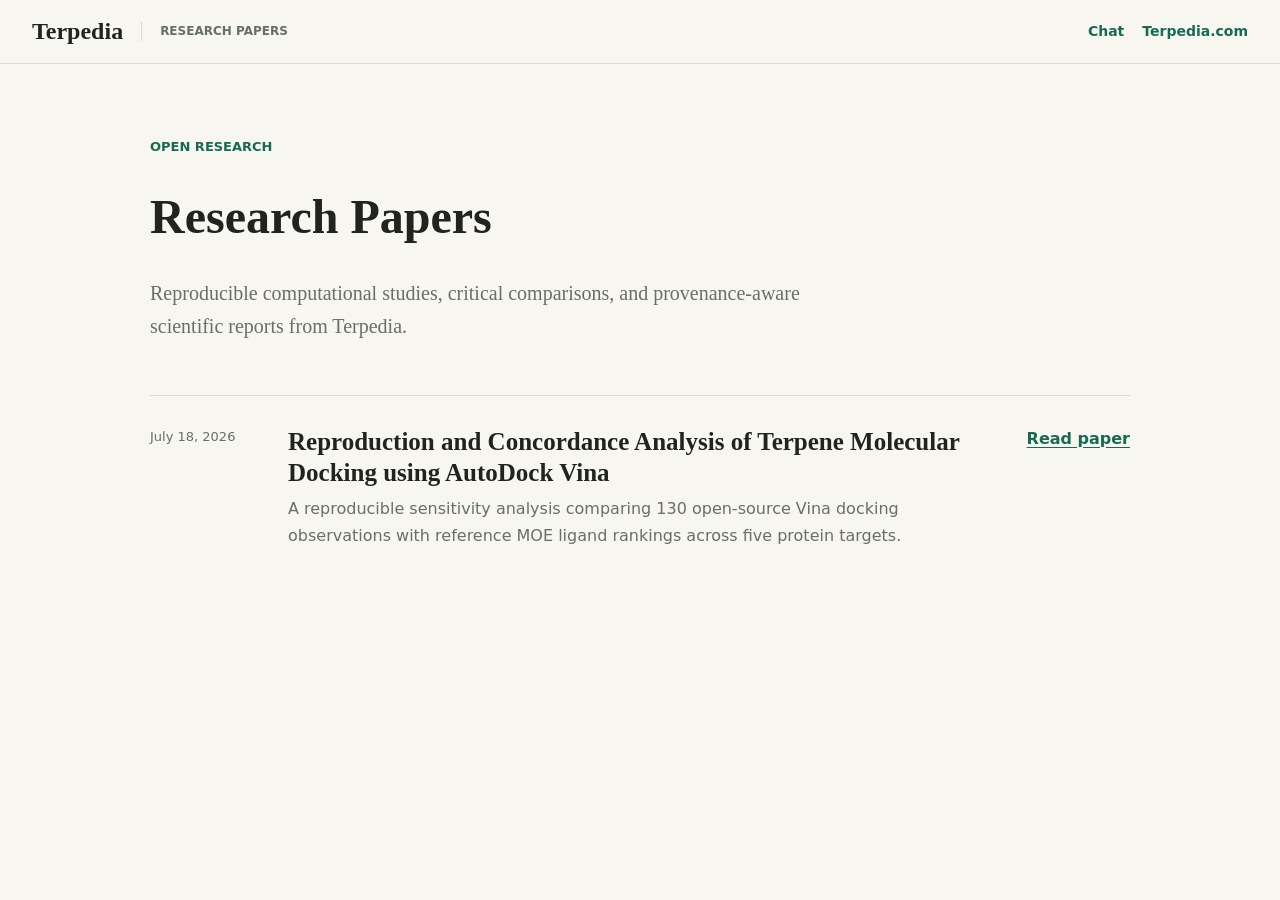
==== docs/index.html @ 3da6b77c "Publish terpene docking reproduction paper" ====
<!doctype html>
<html lang="en">
<head>
  <meta charset="utf-8">
  <meta name="viewport" content="width=device-width, initial-scale=1">
  <meta name="description" content="Published Terpedia research papers and reproducibility reports.">
  <title>Terpedia Research Papers</title>
  <link rel="stylesheet" href="assets/site.css">
</head>
<body>
  <header class="site-header">
    <div class="header-inner"><a class="brand" href="./">Terpedia</a><span class="site-label">Research Papers</span></div>
    <nav class="header-nav" aria-label="Primary"><a href="https://chat.terpedia.com">Chat</a><a href="https://terpedia.com">Terpedia.com</a></nav>
  </header>
  <main class="collection">
    <p class="paper-kicker">Open research</p>
    <h1>Research Papers</h1>
    <p class="collection-intro">Reproducible computational studies, critical comparisons, and provenance-aware scientific reports from Terpedia.</p>
    <article class="publication">
      <time datetime="2026-07-18">July 18, 2026</time>
      <div>
        <h2><a href="papers/terpene-docking-reproduction/">Reproduction and Concordance Analysis of Terpene Molecular Docking using AutoDock Vina</a></h2>
        <p>A reproducible sensitivity analysis comparing 130 open-source Vina docking observations with reference MOE ligand rankings across five protein targets.</p>
      </div>
      <a class="publication-link" href="papers/terpene-docking-reproduction/">Read paper</a>
    </article>
  </main>
</body>
</html>
---- docs/assets/site.css ----
:root {
  color-scheme: light;
  --page: #f7f6f1;
  --surface: #ffffff;
  --ink: #20241f;
  --muted: #667066;
  --line: #d7ddd5;
  --accent: #176b52;
  --accent-soft: #e4f0ea;
  --serif: Georgia, "Times New Roman", serif;
  --sans: Inter, ui-sans-serif, system-ui, -apple-system, BlinkMacSystemFont, "Segoe UI", sans-serif;
}

@media (prefers-color-scheme: dark) {
  :root {
    color-scheme: dark;
    --page: #111512;
    --surface: #181d19;
    --ink: #edf1ec;
    --muted: #aab5ac;
    --line: #354038;
    --accent: #75c5a8;
    --accent-soft: #203b31;
  }
}

* { box-sizing: border-box; }
html { scroll-behavior: smooth; }
body {
  margin: 0;
  background: var(--page);
  color: var(--ink);
  font-family: var(--sans);
  font-size: 16px;
  line-height: 1.65;
}
a { color: var(--accent); text-underline-offset: 0.18em; }
a:hover { text-decoration-thickness: 2px; }

.site-header {
  position: sticky;
  top: 0;
  z-index: 10;
  display: flex;
  align-items: center;
  justify-content: space-between;
  min-height: 64px;
  padding: 0 32px;
  border-bottom: 1px solid var(--line);
  background: color-mix(in srgb, var(--page) 92%, transparent);
  backdrop-filter: blur(12px);
}
.brand {
  color: var(--ink);
  font-family: var(--serif);
  font-size: 24px;
  font-weight: 700;
  text-decoration: none;
}
.site-label {
  margin-left: 18px;
  padding-left: 18px;
  border-left: 1px solid var(--line);
  color: var(--muted);
  font-size: 12px;
  font-weight: 700;
  letter-spacing: 0;
  text-transform: uppercase;
}
.header-inner { display: flex; align-items: center; }
.header-nav { display: flex; gap: 18px; font-size: 14px; font-weight: 650; }
.header-nav a { text-decoration: none; }

.paper-shell {
  display: grid;
  grid-template-columns: minmax(0, 780px) 260px;
  gap: 72px;
  width: min(1180px, calc(100% - 48px));
  margin: 72px auto 120px;
}
.paper { display: contents; }
.paper-header, .article-body { min-width: 0; }
.paper-header { grid-column: 1; grid-row: 1; }
.article-body { grid-column: 1; grid-row: 2; }
.paper-kicker {
  margin: 0 0 20px;
  color: var(--accent);
  font-size: 13px;
  font-weight: 750;
  text-transform: uppercase;
}
.paper h1 {
  max-width: 760px;
  margin: 0 0 24px;
  font-family: var(--serif);
  font-size: clamp(36px, 5vw, 56px);
  line-height: 1.04;
  font-weight: 700;
  letter-spacing: 0;
}
.paper-deck {
  max-width: 720px;
  margin: 0 0 32px;
  color: var(--muted);
  font-family: var(--serif);
  font-size: 21px;
  line-height: 1.45;
}
.paper-meta {
  display: flex;
  flex-wrap: wrap;
  gap: 10px 24px;
  margin-bottom: 52px;
  padding-bottom: 28px;
  border-bottom: 1px solid var(--line);
  color: var(--muted);
  font-size: 14px;
}
.article-body h1 { display: none; }
.article-body h2 {
  margin: 64px 0 20px;
  font-family: var(--serif);
  font-size: 30px;
  line-height: 1.2;
  letter-spacing: 0;
}
.article-body h3 { margin: 38px 0 12px; font-size: 20px; letter-spacing: 0; }
.article-body h4 { margin: 28px 0 10px; font-size: 17px; letter-spacing: 0; }
.article-body p { margin: 0 0 20px; }
.article-body ul, .article-body ol { padding-left: 24px; }
.article-body li { margin-bottom: 8px; }
.article-body strong { font-weight: 720; }
.article-body code { overflow-wrap: anywhere; font-size: 0.88em; }

.paper-aside { position: relative; grid-column: 2; grid-row: 1 / span 2; }
.aside-panel {
  position: sticky;
  top: 96px;
  border-top: 4px solid var(--accent);
  padding-top: 22px;
}
.aside-panel h2 { margin: 0 0 14px; font-size: 14px; text-transform: uppercase; letter-spacing: 0; }
.aside-panel dl { margin: 0; }
.aside-panel dt { margin-top: 18px; color: var(--muted); font-size: 11px; font-weight: 750; text-transform: uppercase; }
.aside-panel dd { margin: 4px 0 0; font-size: 14px; overflow-wrap: anywhere; }
.downloads { display: grid; grid-template-columns: 1fr 1fr; gap: 8px; margin-top: 24px; }
.downloads a {
  display: grid;
  place-items: center;
  min-height: 40px;
  border: 1px solid var(--line);
  background: var(--surface);
  color: var(--ink);
  font-size: 12px;
  font-weight: 750;
  text-decoration: none;
}
.downloads a:hover { border-color: var(--accent); color: var(--accent); }
.notice {
  margin-top: 24px;
  padding: 14px;
  background: var(--accent-soft);
  color: var(--ink);
  font-size: 13px;
}

.collection {
  width: min(980px, calc(100% - 48px));
  margin: 72px auto 120px;
}
.collection h1 { margin: 0 0 14px; font-family: var(--serif); font-size: 48px; letter-spacing: 0; }
.collection-intro { max-width: 650px; margin-bottom: 52px; color: var(--muted); font-family: var(--serif); font-size: 20px; }
.publication {
  display: grid;
  grid-template-columns: 110px 1fr auto;
  gap: 28px;
  align-items: start;
  padding: 30px 0;
  border-top: 1px solid var(--line);
}
.publication time { color: var(--muted); font-size: 13px; }
.publication h2 { margin: 0 0 8px; font-family: var(--serif); font-size: 25px; line-height: 1.25; letter-spacing: 0; }
.publication h2 a { color: var(--ink); text-decoration: none; }
.publication p { margin: 0; color: var(--muted); }
.publication-link { font-weight: 700; white-space: nowrap; }

@media (max-width: 860px) {
  .site-header { padding: 0 20px; }
  .site-label { display: none; }
  .header-nav a:not(:last-child) { display: none; }
  .paper-shell { grid-template-columns: 1fr; gap: 42px; margin-top: 42px; }
  .paper-header { grid-column: 1; grid-row: 1; }
  .paper-aside { grid-column: 1; grid-row: 2; }
  .article-body { grid-column: 1; grid-row: 3; }
  .aside-panel { position: static; }
  .paper h1 { font-size: 40px; }
  .publication { grid-template-columns: 1fr; gap: 8px; }
  .publication-link { margin-top: 8px; }
}

@media print {
  .site-header, .paper-aside { display: none; }
  .paper-shell { display: block; width: auto; margin: 0; }
  body { background: white; color: black; font-size: 11pt; }
  .article-body h2 { break-after: avoid; }
}
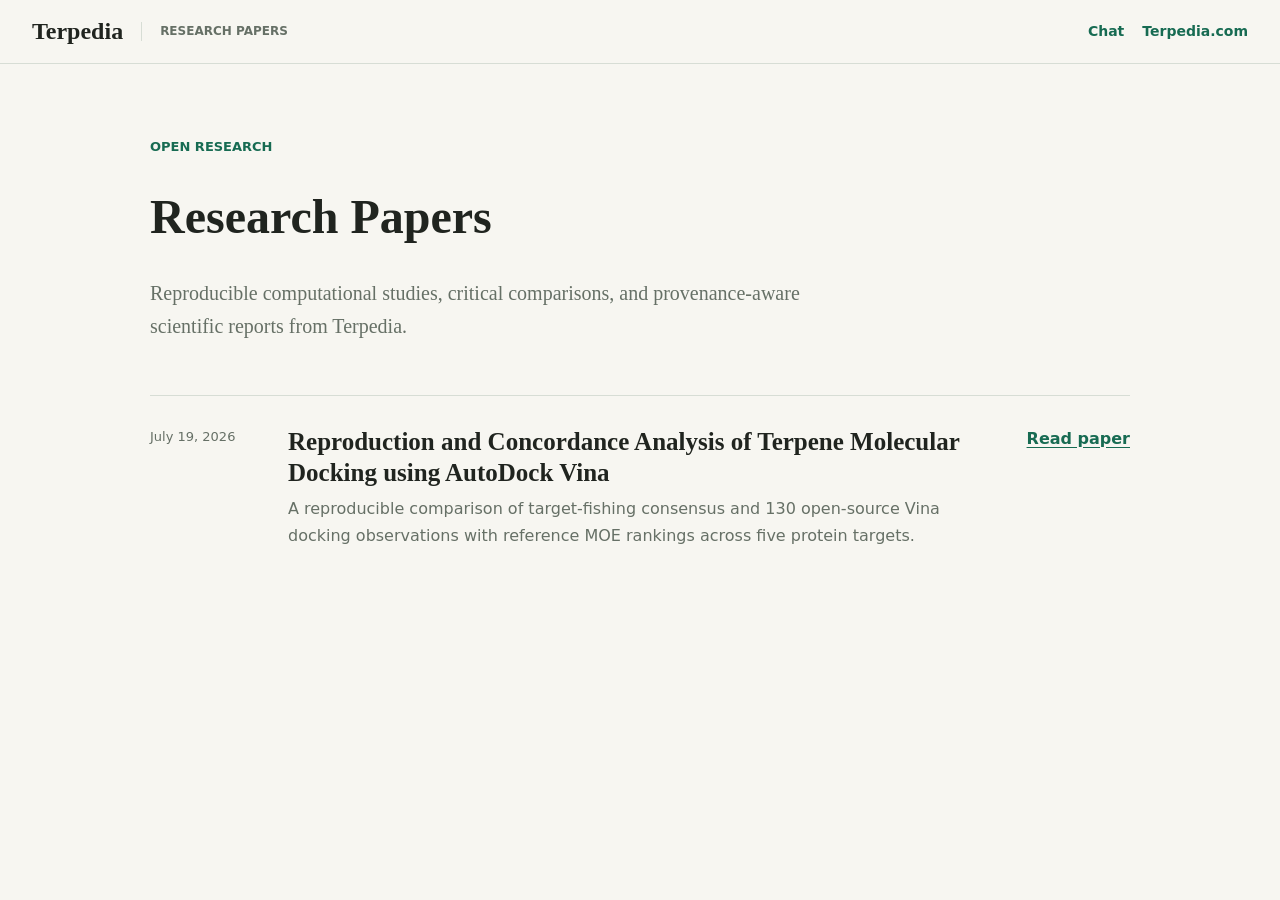
==== commit 7c548726: "Publish revised terpene docking comparison" ====
--- a/docs/index.html
+++ b/docs/index.html
@@ -17,10 +17,10 @@
     <h1>Research Papers</h1>
     <p class="collection-intro">Reproducible computational studies, critical comparisons, and provenance-aware scientific reports from Terpedia.</p>
     <article class="publication">
-      <time datetime="2026-07-18">July 18, 2026</time>
+      <time datetime="2026-07-19">July 19, 2026</time>
       <div>
         <h2><a href="papers/terpene-docking-reproduction/">Reproduction and Concordance Analysis of Terpene Molecular Docking using AutoDock Vina</a></h2>
-        <p>A reproducible sensitivity analysis comparing 130 open-source Vina docking observations with reference MOE ligand rankings across five protein targets.</p>
+        <p>A reproducible comparison of target-fishing consensus and 130 open-source Vina docking observations with reference MOE rankings across five protein targets.</p>
       </div>
       <a class="publication-link" href="papers/terpene-docking-reproduction/">Read paper</a>
     </article>
--- a/docs/assets/site.css
+++ b/docs/assets/site.css
@@ -93,7 +93,7 @@
   max-width: 760px;
   margin: 0 0 24px;
   font-family: var(--serif);
-  font-size: clamp(36px, 5vw, 56px);
+  font-size: 48px;
   line-height: 1.04;
   font-weight: 700;
   letter-spacing: 0;
@@ -131,6 +131,20 @@
 .article-body li { margin-bottom: 8px; }
 .article-body strong { font-weight: 720; }
 .article-body code { overflow-wrap: anywhere; font-size: 0.88em; }
+.article-body table {
+  width: 100%;
+  margin: 10px 0 28px;
+  border-collapse: collapse;
+  table-layout: fixed;
+  font-variant-numeric: tabular-nums;
+}
+.article-body th, .article-body td {
+  padding: 10px 12px;
+  border: 1px solid var(--line);
+  text-align: left;
+  overflow-wrap: anywhere;
+}
+.article-body th { background: var(--accent-soft); font-size: 13px; }
 
 .paper-aside { position: relative; grid-column: 2; grid-row: 1 / span 2; }
 .aside-panel {
@@ -143,7 +157,20 @@
 .aside-panel dl { margin: 0; }
 .aside-panel dt { margin-top: 18px; color: var(--muted); font-size: 11px; font-weight: 750; text-transform: uppercase; }
 .aside-panel dd { margin: 4px 0 0; font-size: 14px; overflow-wrap: anywhere; }
-.downloads { display: grid; grid-template-columns: 1fr 1fr; gap: 8px; margin-top: 24px; }
+.downloads { display: grid; grid-template-columns: 1fr 1fr; gap: 8px; margin-top: 8px; }
+.colab-link {
+  display: grid;
+  place-items: center;
+  min-height: 44px;
+  margin-top: 24px;
+  border: 1px solid var(--accent);
+  background: var(--accent);
+  color: var(--page);
+  font-size: 13px;
+  font-weight: 750;
+  text-decoration: none;
+}
+.colab-link:hover { filter: brightness(1.08); }
 .downloads a {
   display: grid;
   place-items: center;
@@ -193,7 +220,7 @@
   .paper-aside { grid-column: 1; grid-row: 2; }
   .article-body { grid-column: 1; grid-row: 3; }
   .aside-panel { position: static; }
-  .paper h1 { font-size: 40px; }
+  .paper h1 { font-size: 36px; }
   .publication { grid-template-columns: 1fr; gap: 8px; }
   .publication-link { margin-top: 8px; }
 }
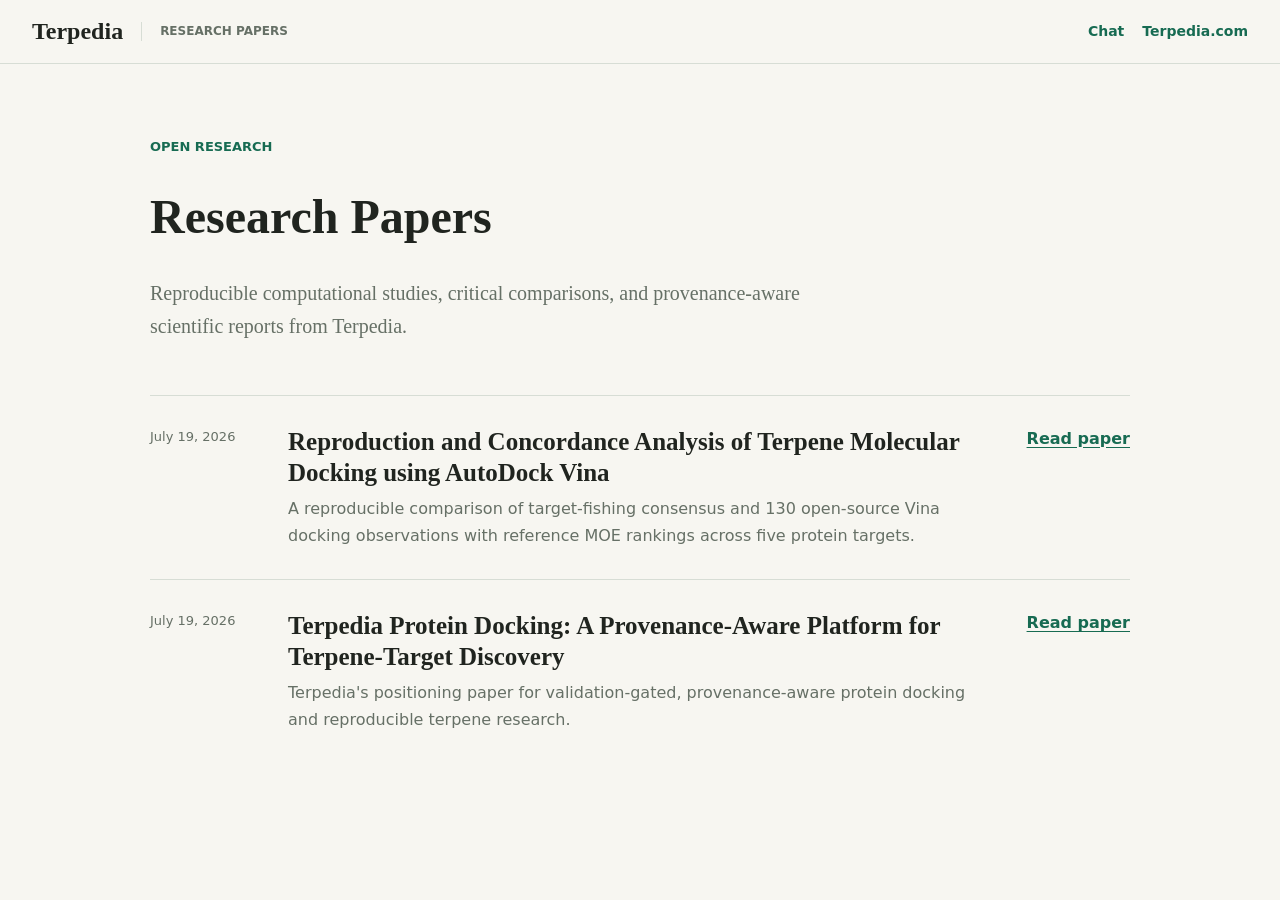
==== commit 99b8d01a: "Publish protein docking positioning paper" ====
--- a/docs/index.html
+++ b/docs/index.html
@@ -24,6 +24,14 @@
       </div>
       <a class="publication-link" href="papers/terpene-docking-reproduction/">Read paper</a>
     </article>
+    <article class="publication">
+      <time datetime="2026-07-19">July 19, 2026</time>
+      <div>
+        <h2><a href="papers/protein-docking-positioning/">Terpedia Protein Docking: A Provenance-Aware Platform for Terpene-Target Discovery</a></h2>
+        <p>Terpedia's positioning paper for validation-gated, provenance-aware protein docking and reproducible terpene research.</p>
+      </div>
+      <a class="publication-link" href="papers/protein-docking-positioning/">Read paper</a>
+    </article>
   </main>
 </body>
 </html>
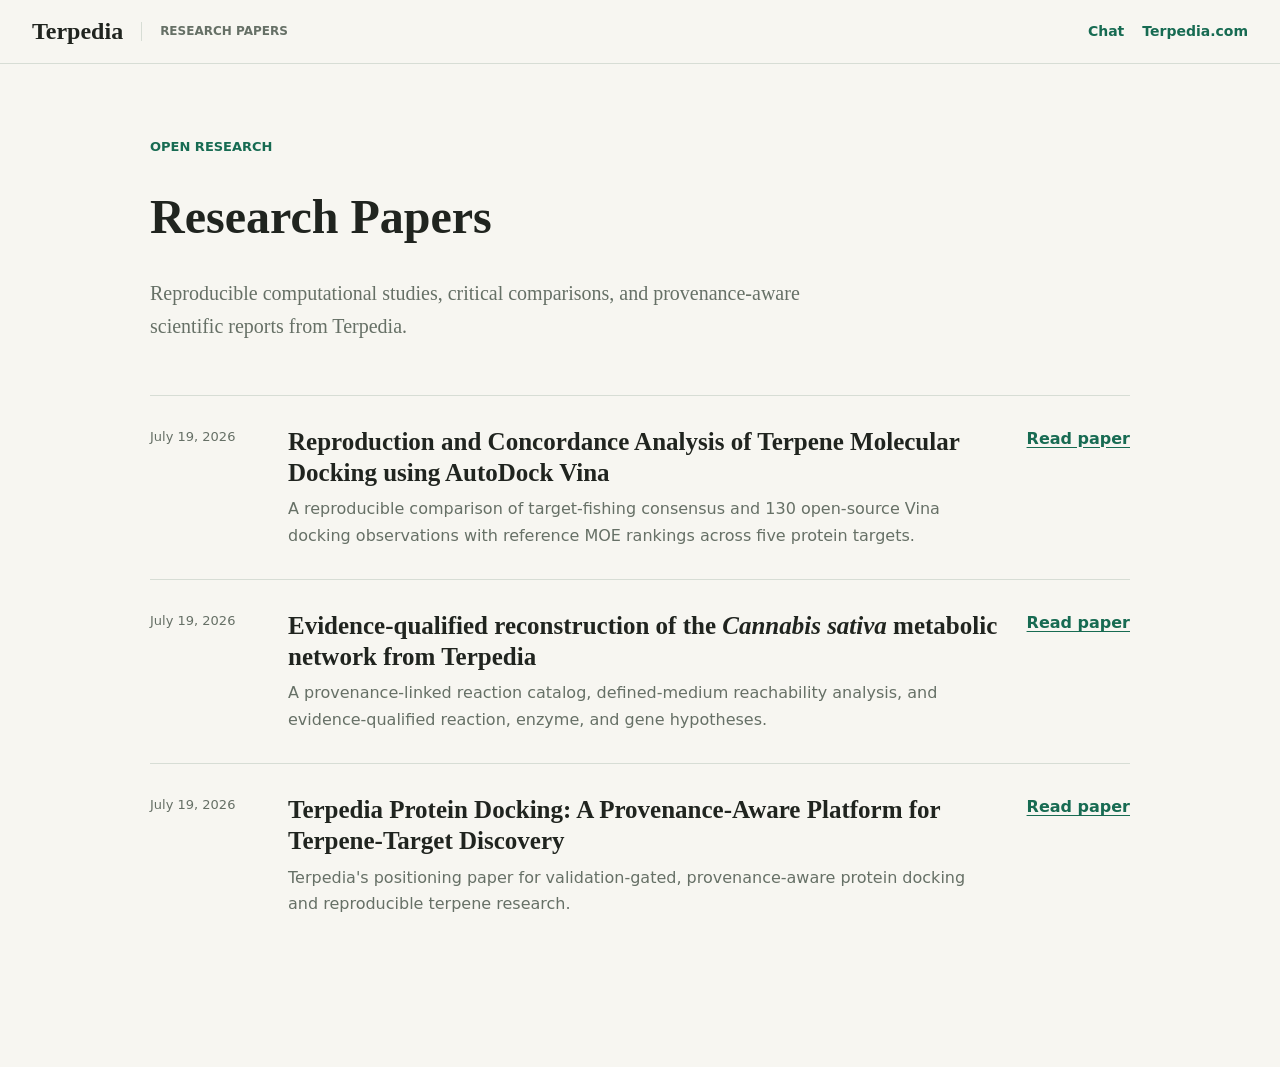
==== commit a48a7396: "Publish Cannabis sativa metabolic reconstruction paper" ====
--- a/docs/index.html
+++ b/docs/index.html
@@ -27,6 +27,14 @@
     <article class="publication">
       <time datetime="2026-07-19">July 19, 2026</time>
       <div>
+        <h2><a href="papers/cannabis-sativa-metabolic-reconstruction/">Evidence-qualified reconstruction of the <em>Cannabis sativa</em> metabolic network from Terpedia</a></h2>
+        <p>A provenance-linked reaction catalog, defined-medium reachability analysis, and evidence-qualified reaction, enzyme, and gene hypotheses.</p>
+      </div>
+      <a class="publication-link" href="papers/cannabis-sativa-metabolic-reconstruction/">Read paper</a>
+    </article>
+    <article class="publication">
+      <time datetime="2026-07-19">July 19, 2026</time>
+      <div>
         <h2><a href="papers/protein-docking-positioning/">Terpedia Protein Docking: A Provenance-Aware Platform for Terpene-Target Discovery</a></h2>
         <p>Terpedia's positioning paper for validation-gated, provenance-aware protein docking and reproducible terpene research.</p>
       </div>
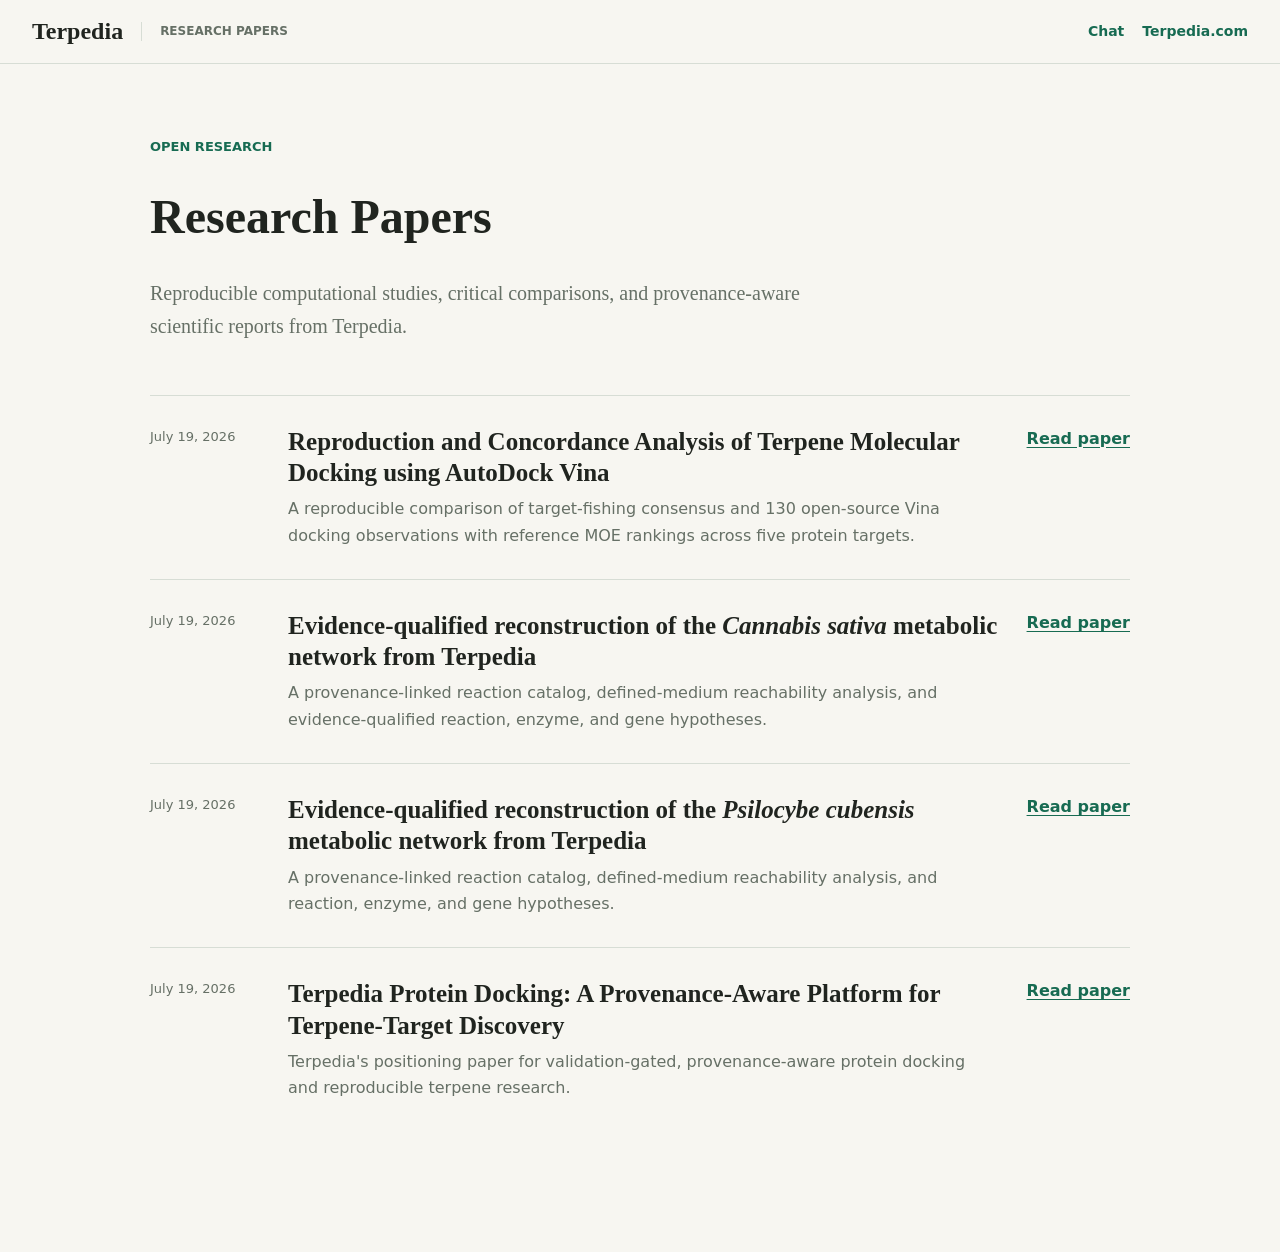
==== commit 8511eaad: "Publish Psilocybe cubensis metabolic reconstruction paper" ====
--- a/docs/index.html
+++ b/docs/index.html
@@ -35,6 +35,14 @@
     <article class="publication">
       <time datetime="2026-07-19">July 19, 2026</time>
       <div>
+        <h2><a href="papers/psilocybe-cubensis-metabolic-reconstruction/">Evidence-qualified reconstruction of the <em>Psilocybe cubensis</em> metabolic network from Terpedia</a></h2>
+        <p>A provenance-linked reaction catalog, defined-medium reachability analysis, and reaction, enzyme, and gene hypotheses.</p>
+      </div>
+      <a class="publication-link" href="papers/psilocybe-cubensis-metabolic-reconstruction/">Read paper</a>
+    </article>
+    <article class="publication">
+      <time datetime="2026-07-19">July 19, 2026</time>
+      <div>
         <h2><a href="papers/protein-docking-positioning/">Terpedia Protein Docking: A Provenance-Aware Platform for Terpene-Target Discovery</a></h2>
         <p>Terpedia's positioning paper for validation-gated, provenance-aware protein docking and reproducible terpene research.</p>
       </div>
